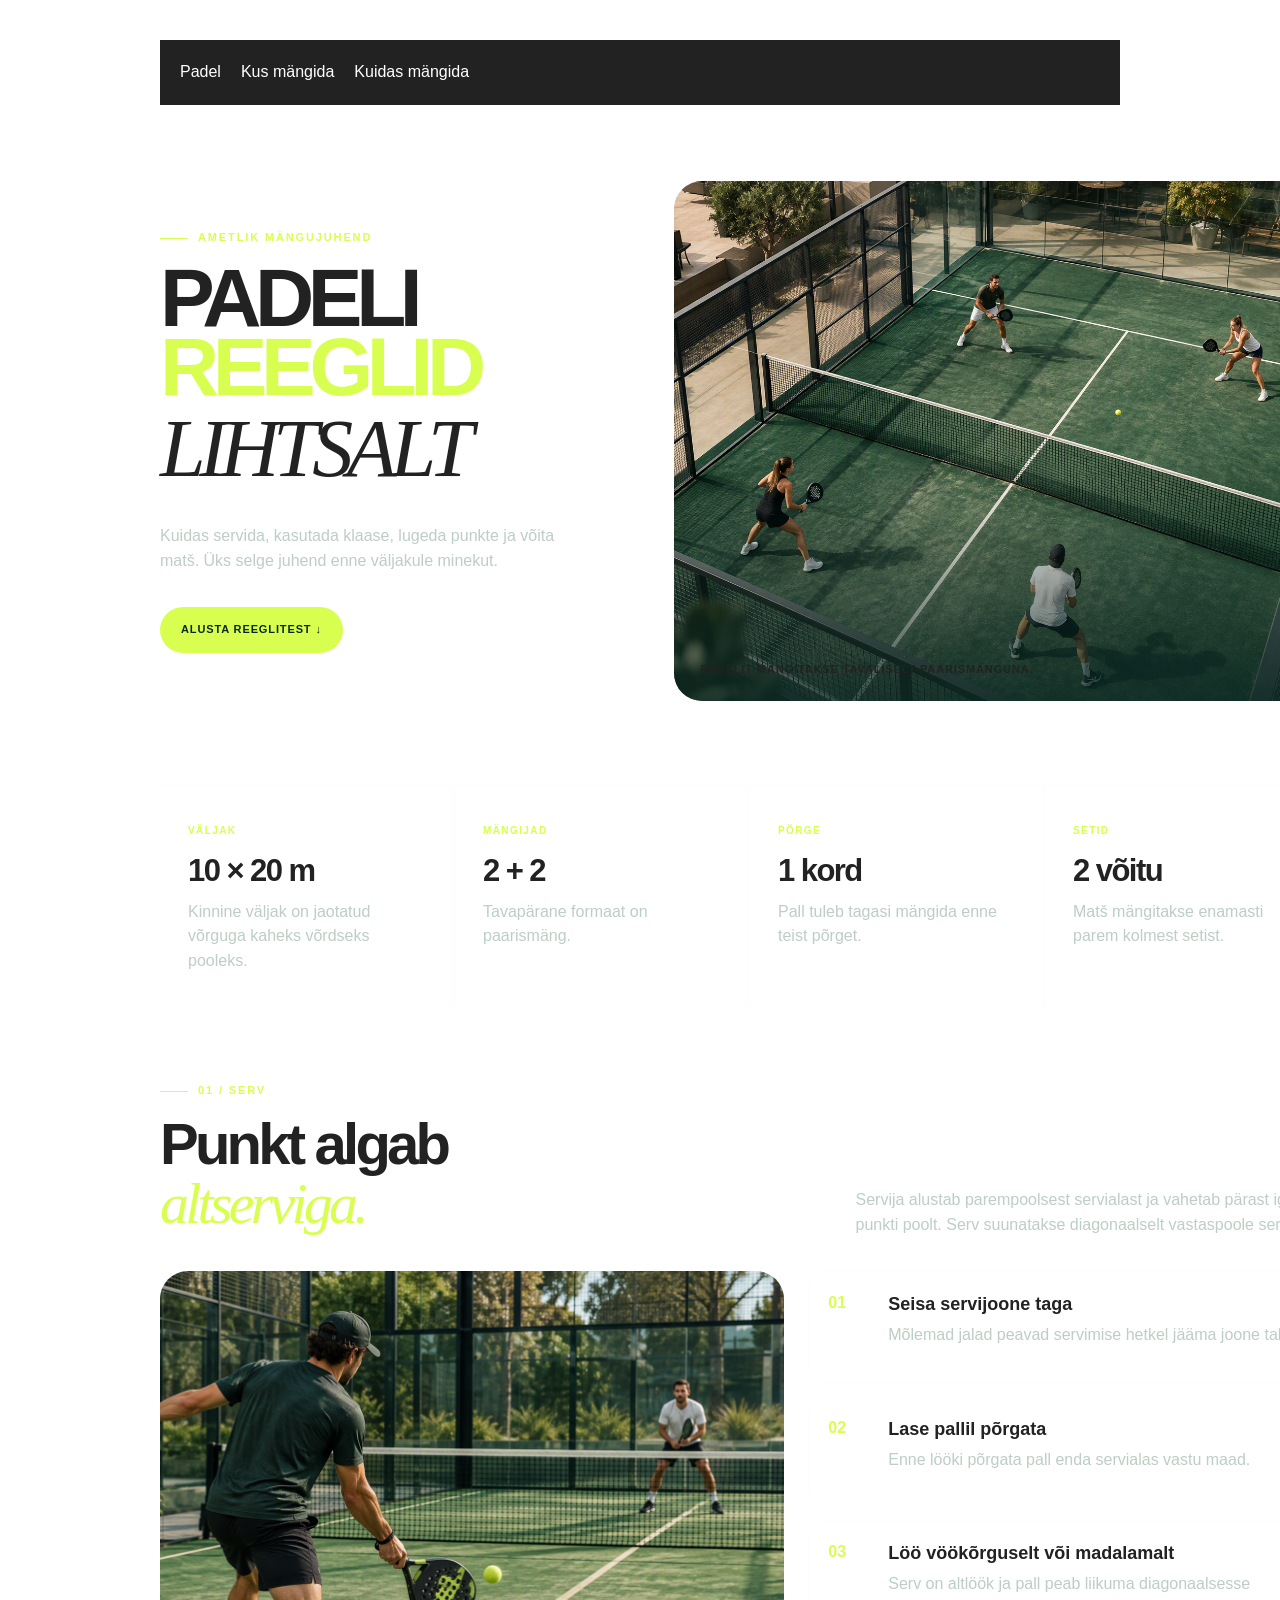
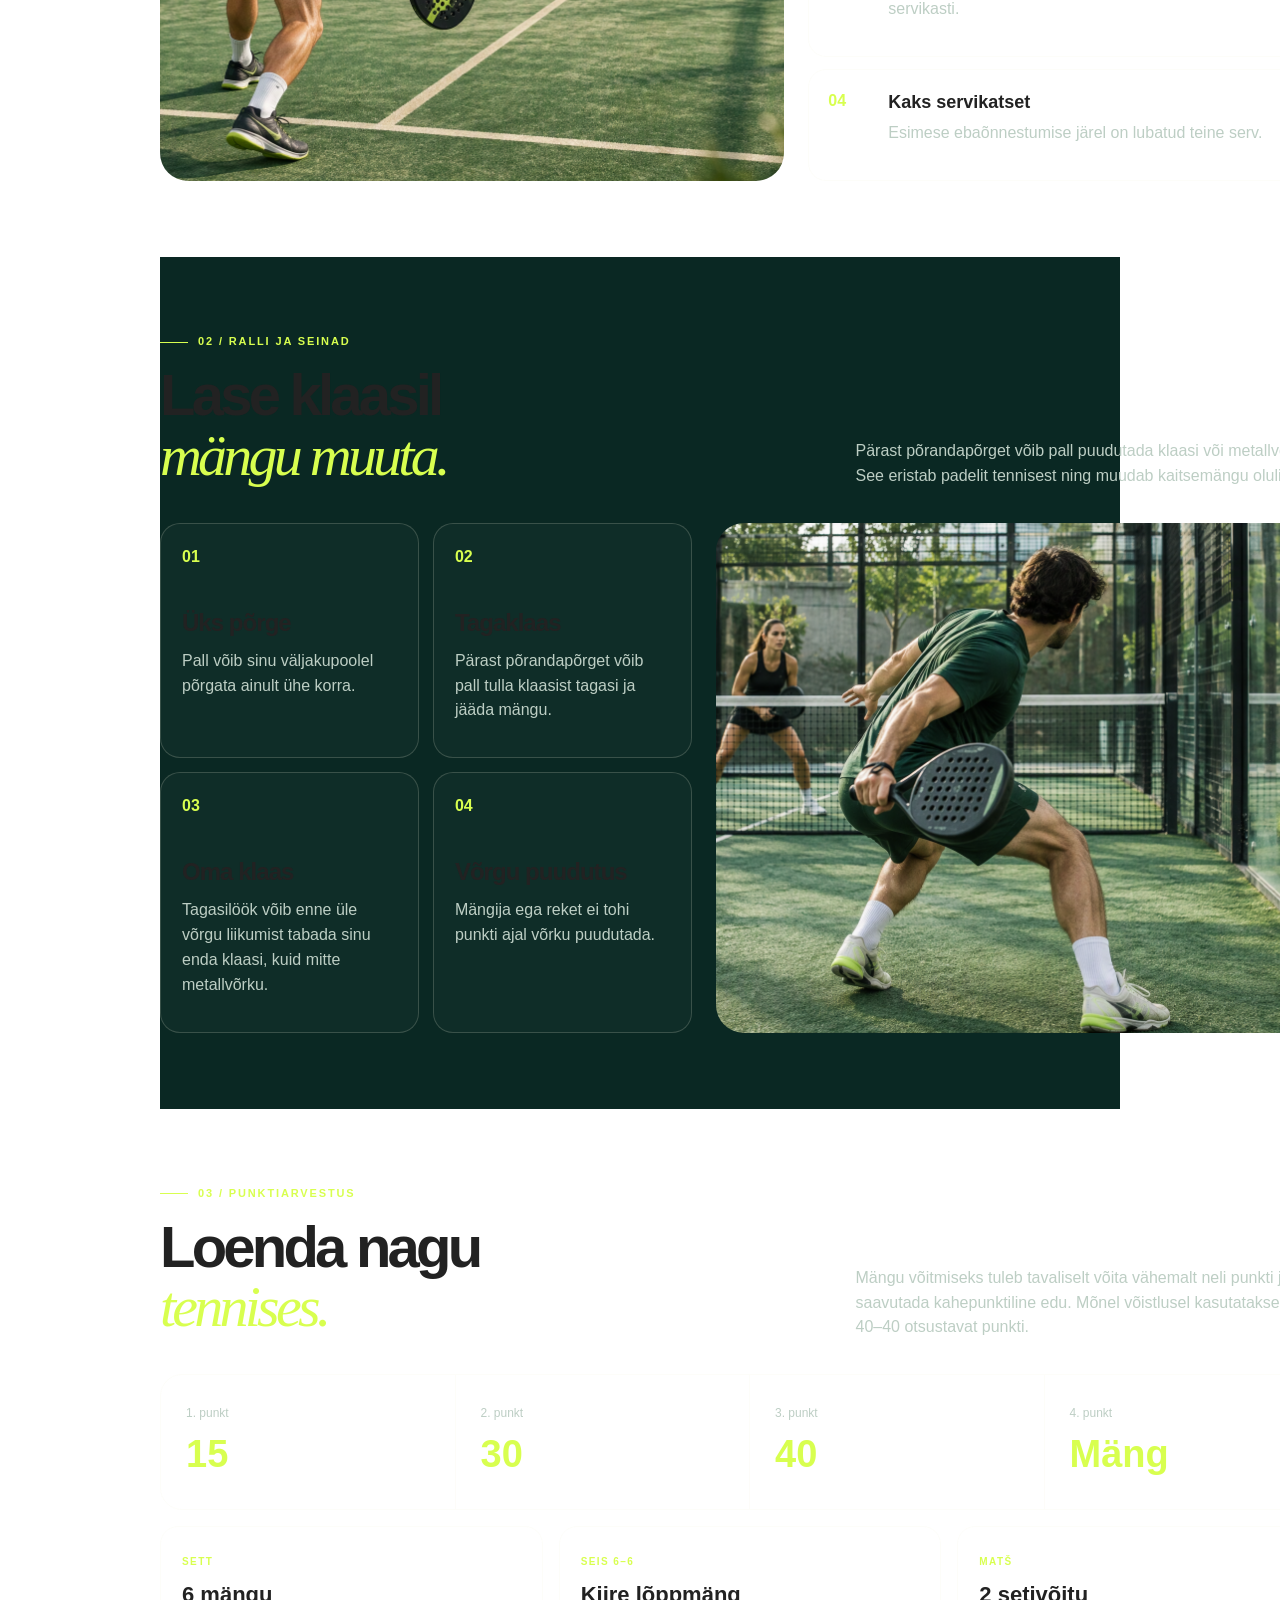
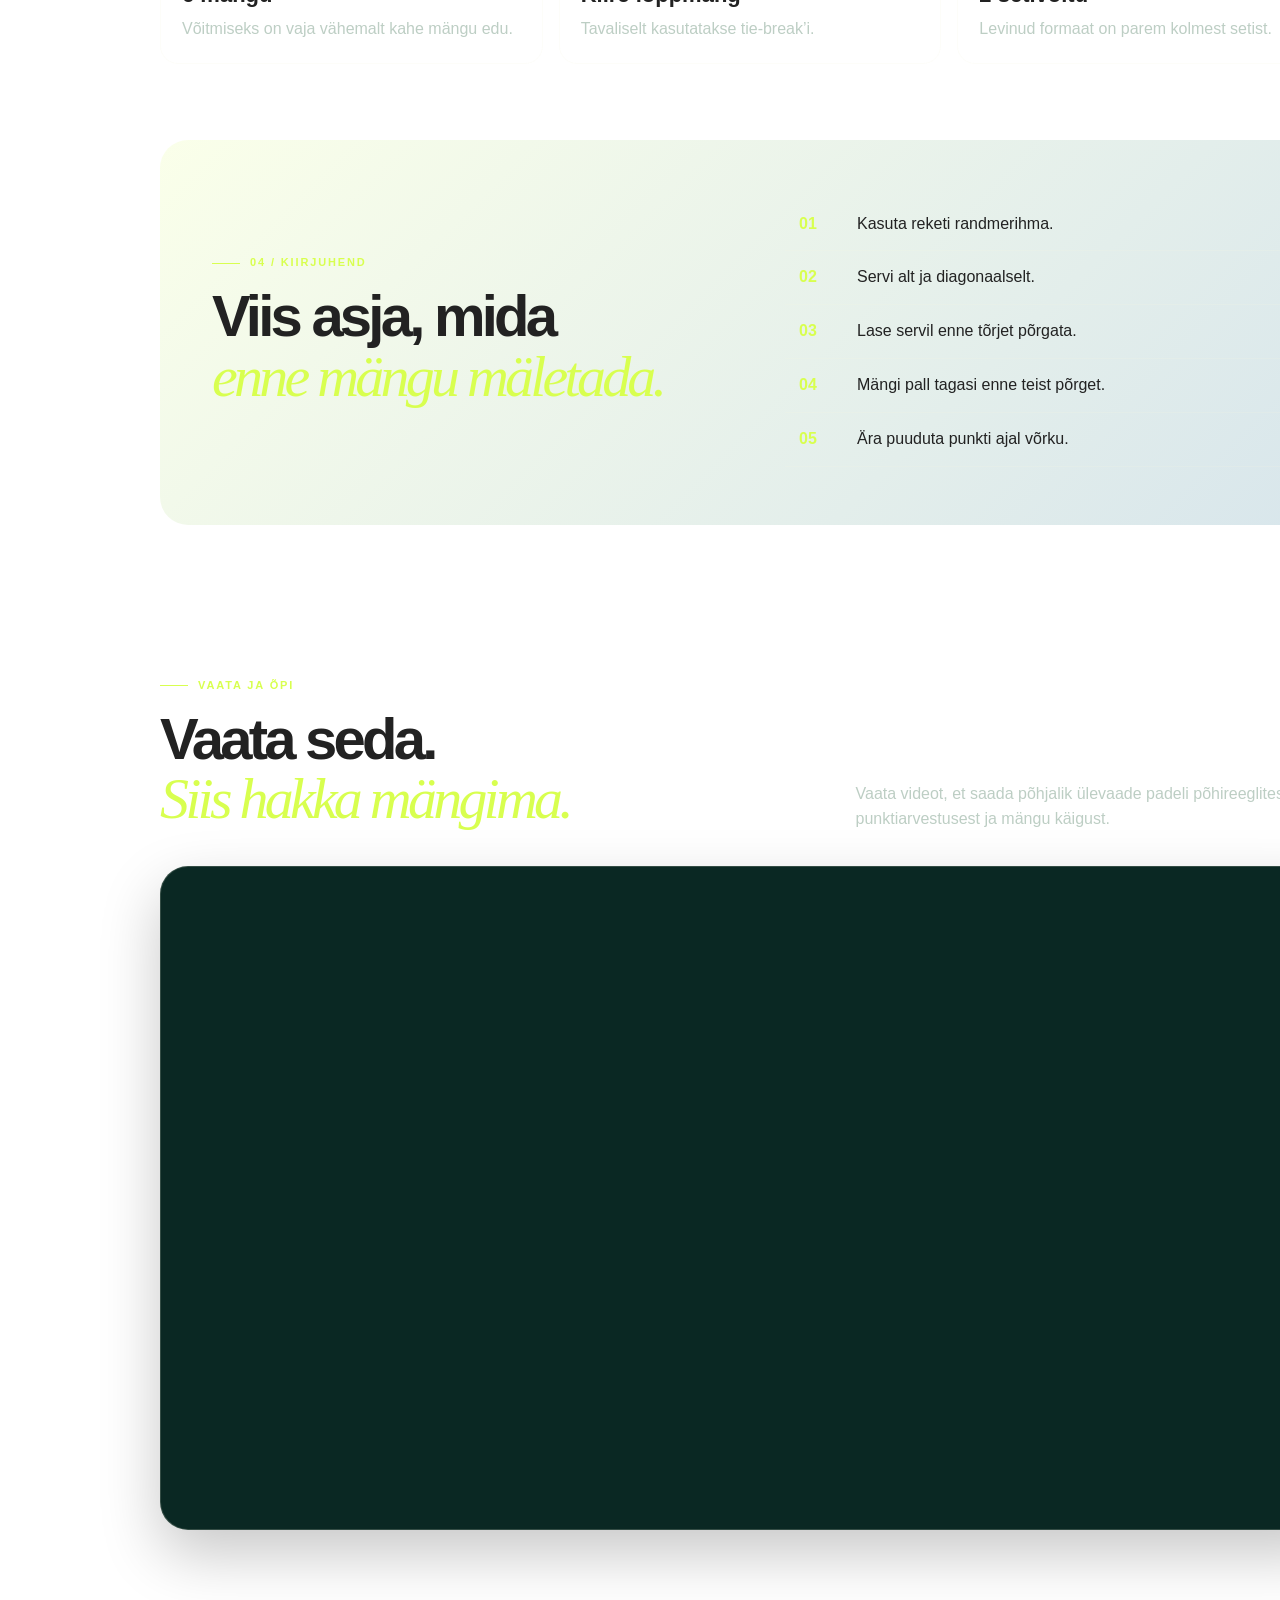
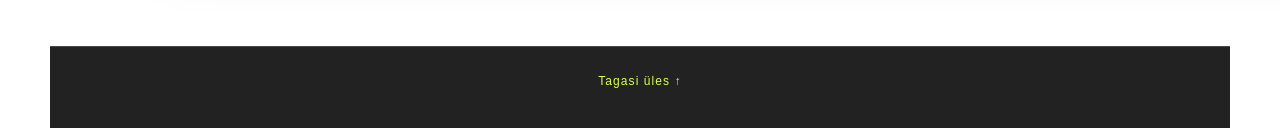
==== kuidas mängida/kuidas-mangida.html @ 41f067bd "kuidas_mangida" ====
<!doctype html>
<html lang="et">
<head>
  <meta charset="utf-8">
  <meta name="viewport" content="width=1180">
  <title>Ametlikud padelireeglid</title>
  <link rel="stylesheet" href="padeli-reeglid.css">
  <link rel="stylesheet" href="style.css">
</head>
<body>
<main id="top">
  <header>
        <nav>
            <a href="padel.html">Padel</a>
            <a href="kus_mangida.html">Kus mängida</a>
            <a href="kuidas_mangida.html">Kuidas mängida</a>
        </nav>
    </header>
  <section class="hero shell">
    <div class="hero-copy">
      <p class="eyebrow">Ametlik mängujuhend</p>
      <h1>PADELI<br>
        <strong>REEGLID</strong>
        <br>
        <i>LIHTSALT</i>
      </h1>
      <p class="lead">Kuidas servida, kasutada klaase, lugeda punkte ja võita matš. Üks selge juhend enne väljakule minekut.</p>
      <a class="button" href="#valjak">Alusta reeglitest ↓</a>
    </div>
    <figure class="hero-photo">
      <img src="padel-valjak.jpg.png" alt="Padeliväljak ülevalt koos nelja mängijaga">
      <figcaption>
        <b>Padelit mängitakse tavaliselt paarismänguna.</b>
      </figcaption>
    </figure>
  </section>

  <section class="facts shell" id="valjak">
    <div class="fact">
      <span>Väljak</span>
      <b>10 × 20 m</b>
      <p>Kinnine väljak on jaotatud võrguga kaheks võrdseks pooleks.</p>
    </div>
    <div class="fact">
      <span>Mängijad</span>
      <b>2 + 2</b>
      <p>Tavapärane formaat on paarismäng.</p>
    </div>
    <div class="fact">
      <span>Põrge</span>
      <b>1 kord</b>
      <p>Pall tuleb tagasi mängida enne teist põrget.</p>
    </div>
    <div class="fact">
      <span>Setid</span>
      <b>2 võitu</b>
      <p>Matš mängitakse enamasti parem kolmest setist.</p>
    </div>
  </section>

  <section class="section shell" id="serv">
    <div class="section-head">
      <div>
        <p class="eyebrow">01 / Serv</p>
        <h2>Punkt algab<br>
          <em>altserviga.</em>
        </h2>
      </div>
      <p>Servija alustab parempoolsest servialast ja vahetab pärast iga punkti poolt. Serv suunatakse diagonaalselt vastaspoole servikasti.</p>
    </div>
    <div class="split">
      <figure class="feature-photo">
        <img src="padel-serv.jpg.png" alt="Padelimängija sooritab väljakul altservi">
      </figure>
      <ol class="steps">
        <li>
          <span>01</span>
          <div>
            <b>Seisa servijoone taga</b>
            <p>Mõlemad jalad peavad servimise hetkel jääma joone taha.</p>
          </div>
        </li>
        <li>
          <span>02</span>
          <div>
            <b>Lase pallil põrgata</b>
            <p>Enne lööki põrgata pall enda servialas vastu maad.</p>
          </div>
        </li>
        <li>
          <span>03</span>
          <div>
            <b>Löö vöökõrguselt või madalamalt</b>
            <p>Serv on altlöök ja pall peab liikuma diagonaalsesse servikasti.</p>
          </div>
        </li>
        <li>
          <span>04</span>
          <div>
            <b>Kaks servikatset</b>
            <p>Esimese ebaõnnestumise järel on lubatud teine serv.</p>
          </div>
        </li>
      </ol>
    </div>
  </section>

  <section class="section alt" id="ralli">
    <div class="shell">
    <div class="section-head">
      <div>
        <p class="eyebrow">02 / Ralli ja seinad</p>
        <h2>Lase klaasil<br>
          <em>mängu muuta.</em>
        </h2>
      </div>
      <p>Pärast põrandapõrget võib pall puudutada klaasi või metallvõrku. See eristab padelit tennisest ning muudab kaitsemängu oluliseks.</p>
    </div>
    <div class="split reverse">
      <div class="rule-grid">
        <article>
          <span>01</span>
          <h3>Üks põrge</h3>
          <p>Pall võib sinu väljakupoolel põrgata ainult ühe korra.</p>
        </article>
        <article>
          <span>02</span>
          <h3>Tagaklaas</h3>
          <p>Pärast põrandapõrget võib pall tulla klaasist tagasi ja jääda mängu.</p>
        </article>
        <article>
          <span>03</span>
          <h3>Oma klaas</h3>
          <p>Tagasilöök võib enne üle võrgu liikumist tabada sinu enda klaasi, kuid mitte metallvõrku.</p>
        </article>
        <article>
          <span>04</span>
          <h3>Võrgu puudutus</h3>
          <p>Mängija ega reket ei tohi punkti ajal võrku puudutada.</p>
        </article>
      </div>
      <figure class="feature-photo">
        <img src="padel-klaas.jpg.png" alt="Pall põrkab padeliväljaku tagaklaasi lähedal">
      </figure>
    </div>
  </div>
</section>

  <section class="section shell" id="skoor">
    <div class="section-head">
      <div>
        <p class="eyebrow">03 / Punktiarvestus</p>
        <h2>Loenda nagu<br><em>tennises.</em></h2>
      </div>
      <p>Mängu võitmiseks tuleb tavaliselt võita vähemalt neli punkti ja saavutada kahepunktiline edu. Mõnel võistlusel kasutatakse seisul 40–40 otsustavat punkti.</p>
    </div>
    <div class="score">
      <div>
        <span>1. punkt</span>
        <b>15</b>
      </div>
      <div>
        <span>2. punkt</span>
        <b>30</b>
      </div>
      <div>
        <span>3. punkt</span>
        <b>40</b>
      </div>
      <div>
        <span>4. punkt</span>
        <b>Mäng</b>
      </div>
    </div>
    <div class="set-info">
      <div>
        <span>Sett</span>
        <b>6 mängu</b>
        <p>Võitmiseks on vaja vähemalt kahe mängu edu.</p>
      </div>
      <div>
        <span>Seis 6–6</span>
        <b>Kiire lõppmäng</b>
        <p>Tavaliselt kasutatakse tie-break’i.</p>
      </div>
      <div>
        <span>Matš</span>
        <b>2 setivõitu</b>
        <p>Levinud formaat on parem kolmest setist.</p>
      </div>
    </div>
  </section>

  <section class="checklist shell" id="kiirjuhend">
    <div>
      <p class="eyebrow">04 / Kiirjuhend</p>
      <h2>Viis asja, mida<br><em>enne mängu mäletada.</em></h2>
    </div>
    <ol>
      <li><span>01</span>Kasuta reketi randmerihma.</li>
      <li><span>02</span>Servi alt ja diagonaalselt.</li>
      <li><span>03</span>Lase servil enne tõrjet põrgata.</li>
      <li><span>04</span>Mängi pall tagasi enne teist põrget.</li>
      <li><span>05</span>Ära puuduta punkti ajal võrku.</li>
    </ol>
  </section>

<section class="video-section shell" id="start">
  <div class="section-head">
    <div>
      <p class="eyebrow">Vaata ja õpi</p>
      <h2>
        Vaata seda.<br>
        <em>Siis hakka mängima.</em>
      </h2>
    </div>
    <p>
      Vaata videot, et saada põhjalik ülevaade padeli põhireeglitest,
      punktiarvestusest ja mängu käigust.
    </p>
  </div>

  <div class="video-wrapper">
    <iframe
      src="https://www.youtube.com/embed/5B3A8H31m2o"
      title="Padeli reeglite õppevideo"
      loading="lazy"
      allow="accelerometer; autoplay; clipboard-write; encrypted-media; gyroscope; picture-in-picture; web-share"
      referrerpolicy="strict-origin-when-cross-origin"
      allowfullscreen>
    </iframe>
  </div>
</section>

</main>
<footer class="site-footer shell">
  <a href="#top">Tagasi üles ↑</a>
</footer>
</body>
</html>
---- kuidas mängida/padeli-reeglid.css ----
:root {
  --green: #123a32;
  --dark: #0a2823;
  --cream: #f5f0df;
  --lime: #d8ff4f;
  --muted: #bdcec4;
  --line: 1px solid rgba(245, 240, 223, .18);
}

* { 
    box-sizing: border-box;
}
html {
    scroll-behavior: smooth; 
}
body {
  min-width: 1180px;
  margin: 0;
  color: var(--cream);
  background: var(--green);
  font: 16px/1.55 Arial, Helvetica, sans-serif;
}


a { 
    color: inherit; 
}
.shell { 
    width: 1180px; 
    margin-inline: auto; 
}

.hero,
.section-head,
.split,
.facts,
.rule-grid,
.score,
.set-info,
.checklist,
.steps li,
.checklist li { display: grid; }

.hero {
  grid-template-columns: .82fr 1.18fr;
  gap: 52px;
  align-items: center;
  padding: 76px 0 84px;
}
.eyebrow {
  margin: 0 0 18px;
  color: var(--lime);
  font-size: 11px;
  font-weight: 900;
  letter-spacing: .17em;
  text-transform: uppercase;
}
.eyebrow::before {
  content: "";
  display: inline-block;
  width: 28px;
  height: 1px;
  margin-right: 10px;
  vertical-align: middle;
  background: currentColor;
}
.hero h1 {
  margin: 0 0 28px;
  font-size: 82px;
  line-height: .84;
  letter-spacing: -.078em;
}
.hero h1 strong,
.section-head h2 em,
.checklist h2 em { 
    color: var(--lime); 
}
h1 i, h2 em {
  font: italic 400 1em Georgia, serif;
}
.lead {
  max-width: 430px;
  color: var(--muted);
}
.button {
  display: inline-block;
  margin-top: 18px;
  padding: 14px 21px;
  border-radius: 999px;
  color: var(--dark);
  background: var(--lime);
  text-decoration: none;
  font-weight: 900;
  font-size: 11px;
  letter-spacing: .08em;
  text-transform: uppercase;
}

.hero-photo,
.feature-photo {
  position: relative;
  height: 510px;
  margin: 0;
  overflow: hidden;
  border-radius: 28px;
}
.hero-photo { 
    height: 520px; 
}
.hero-photo img,
.feature-photo img {
  width: 100%;
  height: 100%;
  object-fit: cover;
}
.hero-photo::after {
  content: "";
  position: absolute;
  inset: 0;
  background: linear-gradient(180deg, transparent 58%, rgba(10, 40, 35, .82));
}
.hero-photo figcaption {
  position: absolute;
  z-index: 2;
  right: 26px;
  bottom: 23px;
  left: 26px;
  display: flex;
  justify-content: space-between;
  font-size: 11px;
  letter-spacing: .08em;
  text-transform: uppercase;
}
.hero-photo figcaption span { 
    color: var(--lime); 
}

.facts { 
    grid-template-columns: repeat(4, 1fr); 
    border-block: var(--line); 
}
.fact { 
    padding: 31px 28px; 
    border-right: var(--line); 
}
.fact:last-child,
.score div:last-child { 
    border: 0; 
}
.fact span,
.set-info span {
  color: var(--lime);
  font-size: 10px;
  font-weight: 900;
  letter-spacing: .14em;
  text-transform: uppercase;
}
.fact b {
  display: block;
  margin: 5px 0;
  font-size: 31px;
  letter-spacing: -.05em;
}
.fact p,
.set-info p {
  margin: 0;
  color: var(--muted);
}

.section { 
    padding: 76px 0; 
}
.section.alt { 
    background: var(--dark); 
}
.section-head {
  grid-template-columns: 1.15fr .85fr;
  gap: 40px;
  align-items: end;
  margin-bottom: 34px;
}
.section-head h2,
.checklist h2 {
  margin: 0;
  font-size: 58px;
  line-height: .92;
  letter-spacing: -.065em;
}
.section-head > p { 
    margin: 0; 
    color: var(--muted); 
}
.split { 
    grid-template-columns: 1.08fr .92fr; 
    gap: 24px; 
}
.split.reverse { 
    grid-template-columns: .92fr 1.08fr; 
}

.steps {
  display: grid;
  gap: 12px;
  margin: 0;
  padding: 0;
  list-style: none;
}
.steps li {
  grid-template-columns: 48px 1fr;
  gap: 12px;
  padding: 19px;
  border: var(--line);
  border-radius: 18px;
}
.steps span,
.rule-grid article > span,
.checklist li span {
  color: var(--lime);
  font-size: 16px;
  font-weight: 900;
}
.steps b { 
    font-size: 18px; 
}
.steps p,
.rule-grid p {
  margin: 4px 0 0;
  color: var(--muted);
}
.rule-grid { 
    grid-template-columns: 1fr 1fr; 
    gap: 14px; 
}
.rule-grid article {
  padding: 21px;
  border: var(--line);
  border-radius: 20px;
  background: rgba(255, 255, 255, .025);
}
.rule-grid h3 {
  margin: 34px 0 8px;
  font-size: 24px;
  letter-spacing: -.04em;
}
.rule-grid p { 
    margin-top: 0; 
}

.score {
  grid-template-columns: repeat(4, 1fr);
  overflow: hidden;
  border: var(--line);
  border-radius: 22px;
}
.score div { 
    padding: 25px; 
    border-right: var(--line); 
}
.score span { 
    color: var(--muted); 
    font-size: 12px; 
}
.score b {
  display: block;
  color: var(--lime);
  font-size: 38px;
}
.set-info {
  grid-template-columns: repeat(3, 1fr);
  gap: 16px;
  margin-top: 16px;
}
.set-info div {
  padding: 21px;
  border: var(--line);
  border-radius: 18px;
}
.set-info b {
  display: block;
  margin: 5px 0;
  font-size: 22px;
}

.checklist {
  grid-template-columns: 1fr 1fr;
  gap: 70px;
  align-items: center;
  margin-bottom: 76px;
  padding: 58px 52px;
  border-radius: 28px;
  background: linear-gradient(135deg, rgba(216, 255, 79, .12), rgba(76, 140, 167, .22));
}
.checklist ol { 
    margin: 0; padding: 0; 
    list-style: none; 
}
.checklist li {
  grid-template-columns: 46px 1fr;
  gap: 12px;
  padding: 14px;
  border-bottom: var(--line);
}
.video-section {
  padding: 76px 0;
}

.video-wrapper {
  position: relative;
  width: 100%;
  aspect-ratio: 16 / 9;
  overflow: hidden;
  border: var(--line);
  border-radius: 28px;
  background: var(--dark);
  box-shadow: 0 24px 60px rgba(0, 0, 0, .22);
}

.video-wrapper iframe {
  display: block;
  width: 100%;
  height: 100%;
  border: 0;
}
.site-footer {
  display: flex;
  justify-content: center;
  padding: 25px 0 38px;
  border-top: var(--line);
  font-size: 12px;
  letter-spacing: .09em;
}
.site-footer a { 
    color: var(--lime); 
    text-decoration: none; 
}
---- kuidas mängida/style.css ----
* {
    box-sizing: border-box;
}

body {
    margin: 0;
    font-family: Arial, sans-serif;
    color: #222;
    background: #fff;
}

header {
    background: #222;
    padding: 20px;
}

nav {
    display: flex;
    gap: 20px;
}

nav a {
    color: #fff;
    text-decoration: none;
}

nav a:hover {
    text-decoration: underline;
}

main {
    max-width: 1000px;
    margin: 0 auto;
    padding: 40px 20px;
}

footer {
    padding: 20px;
    text-align: center;
    background: #222;
    color: #fff;
}
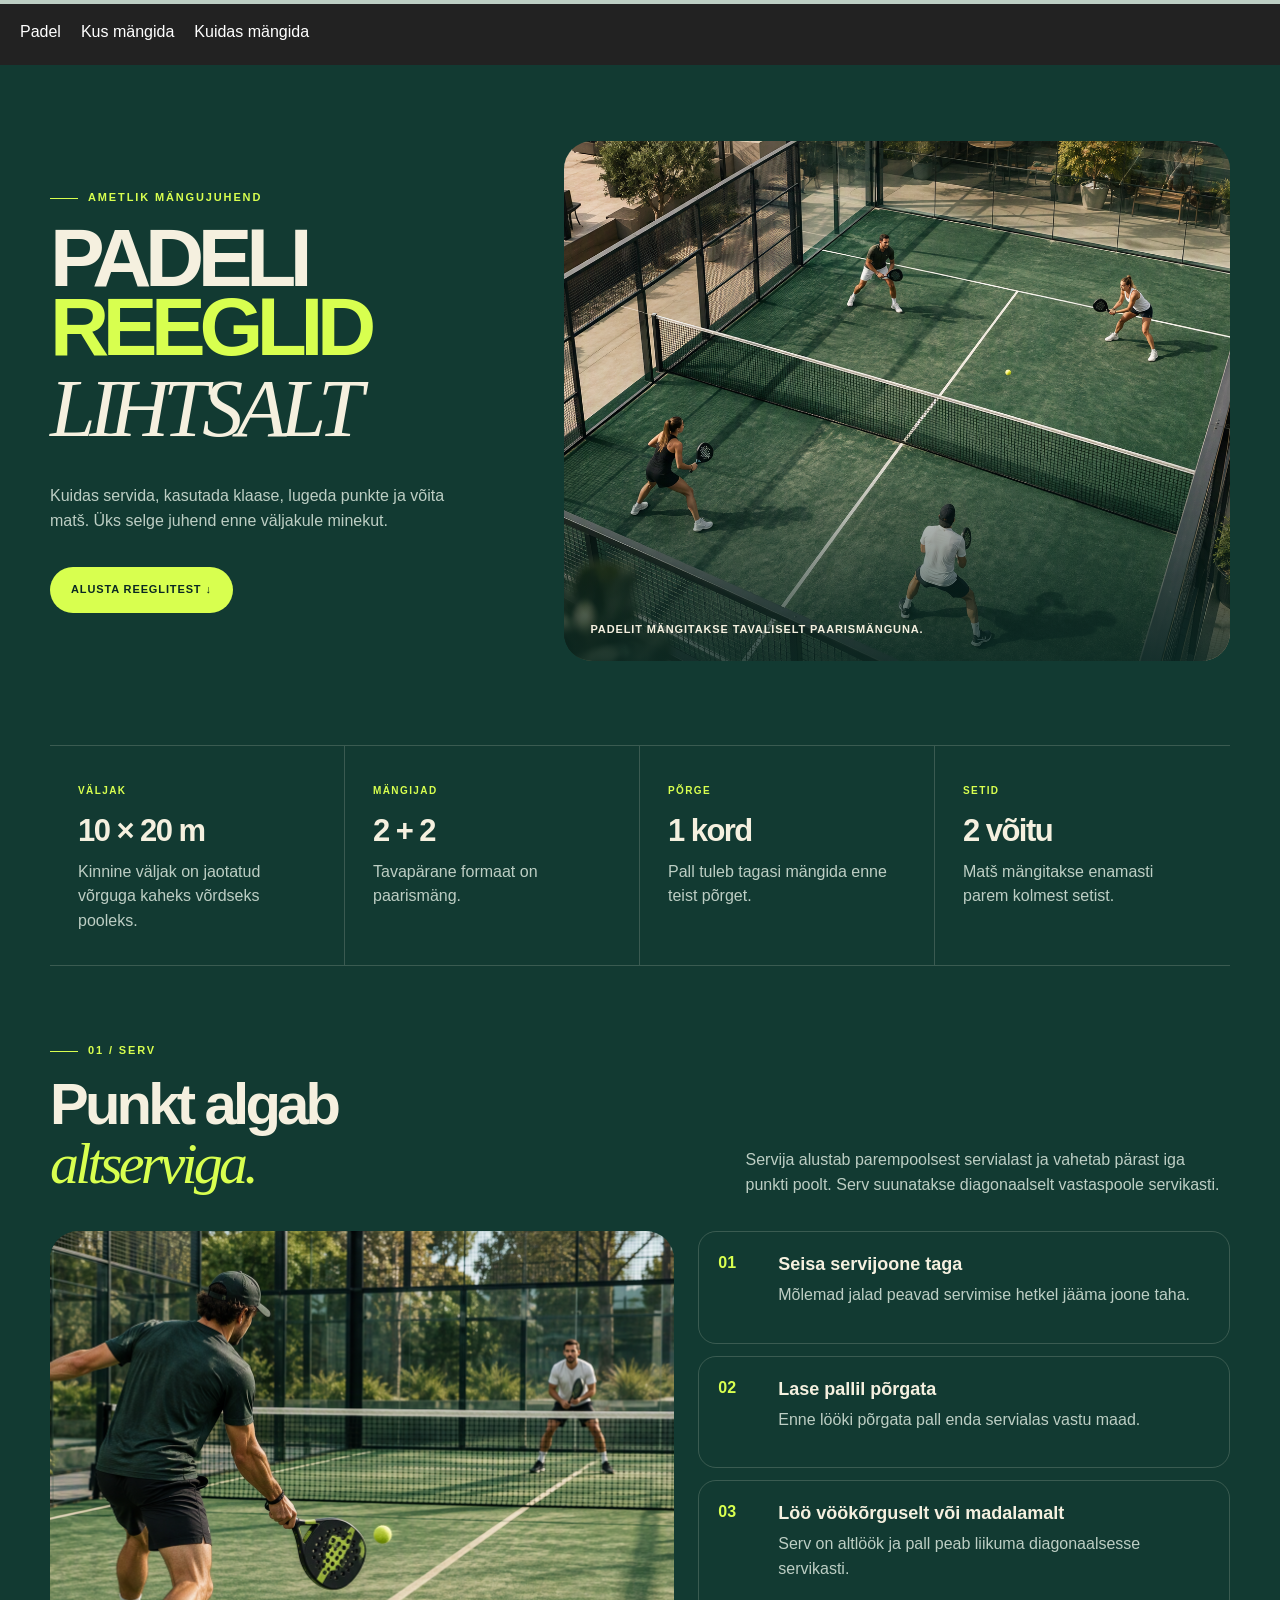
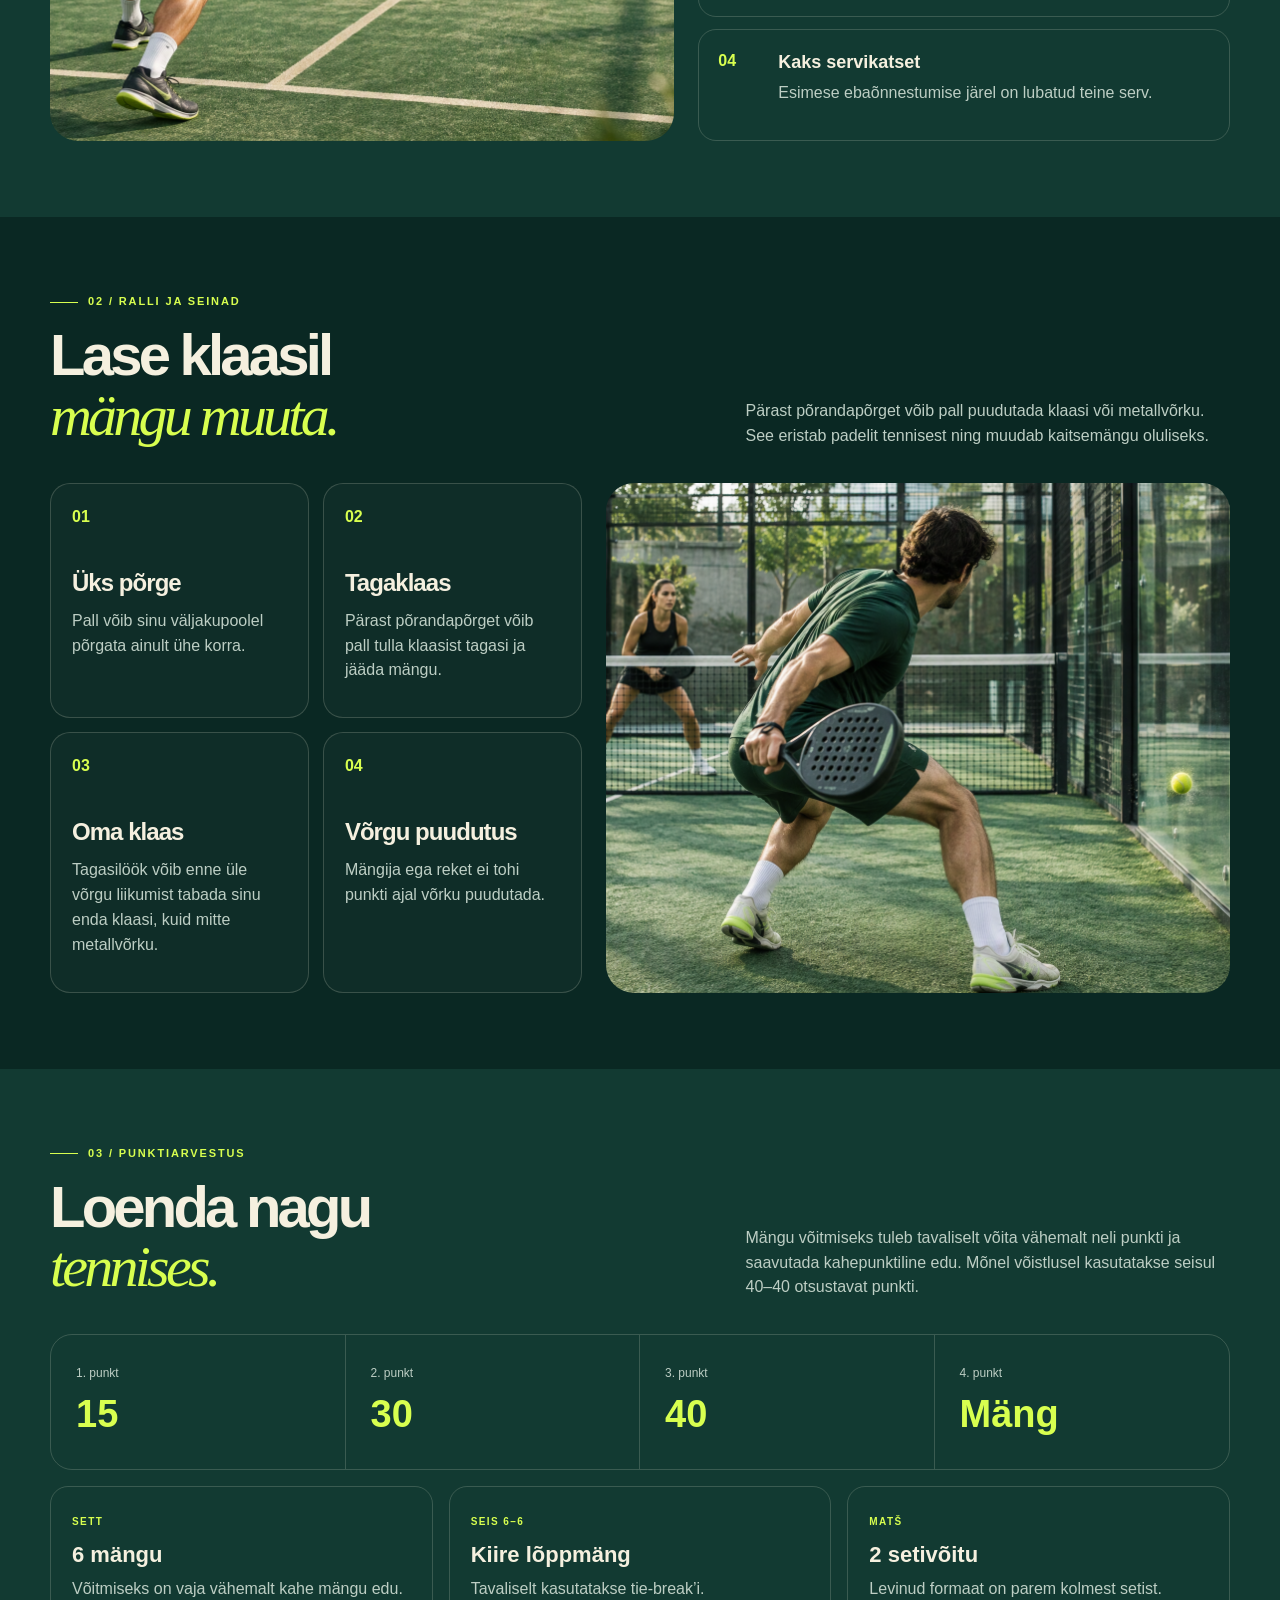
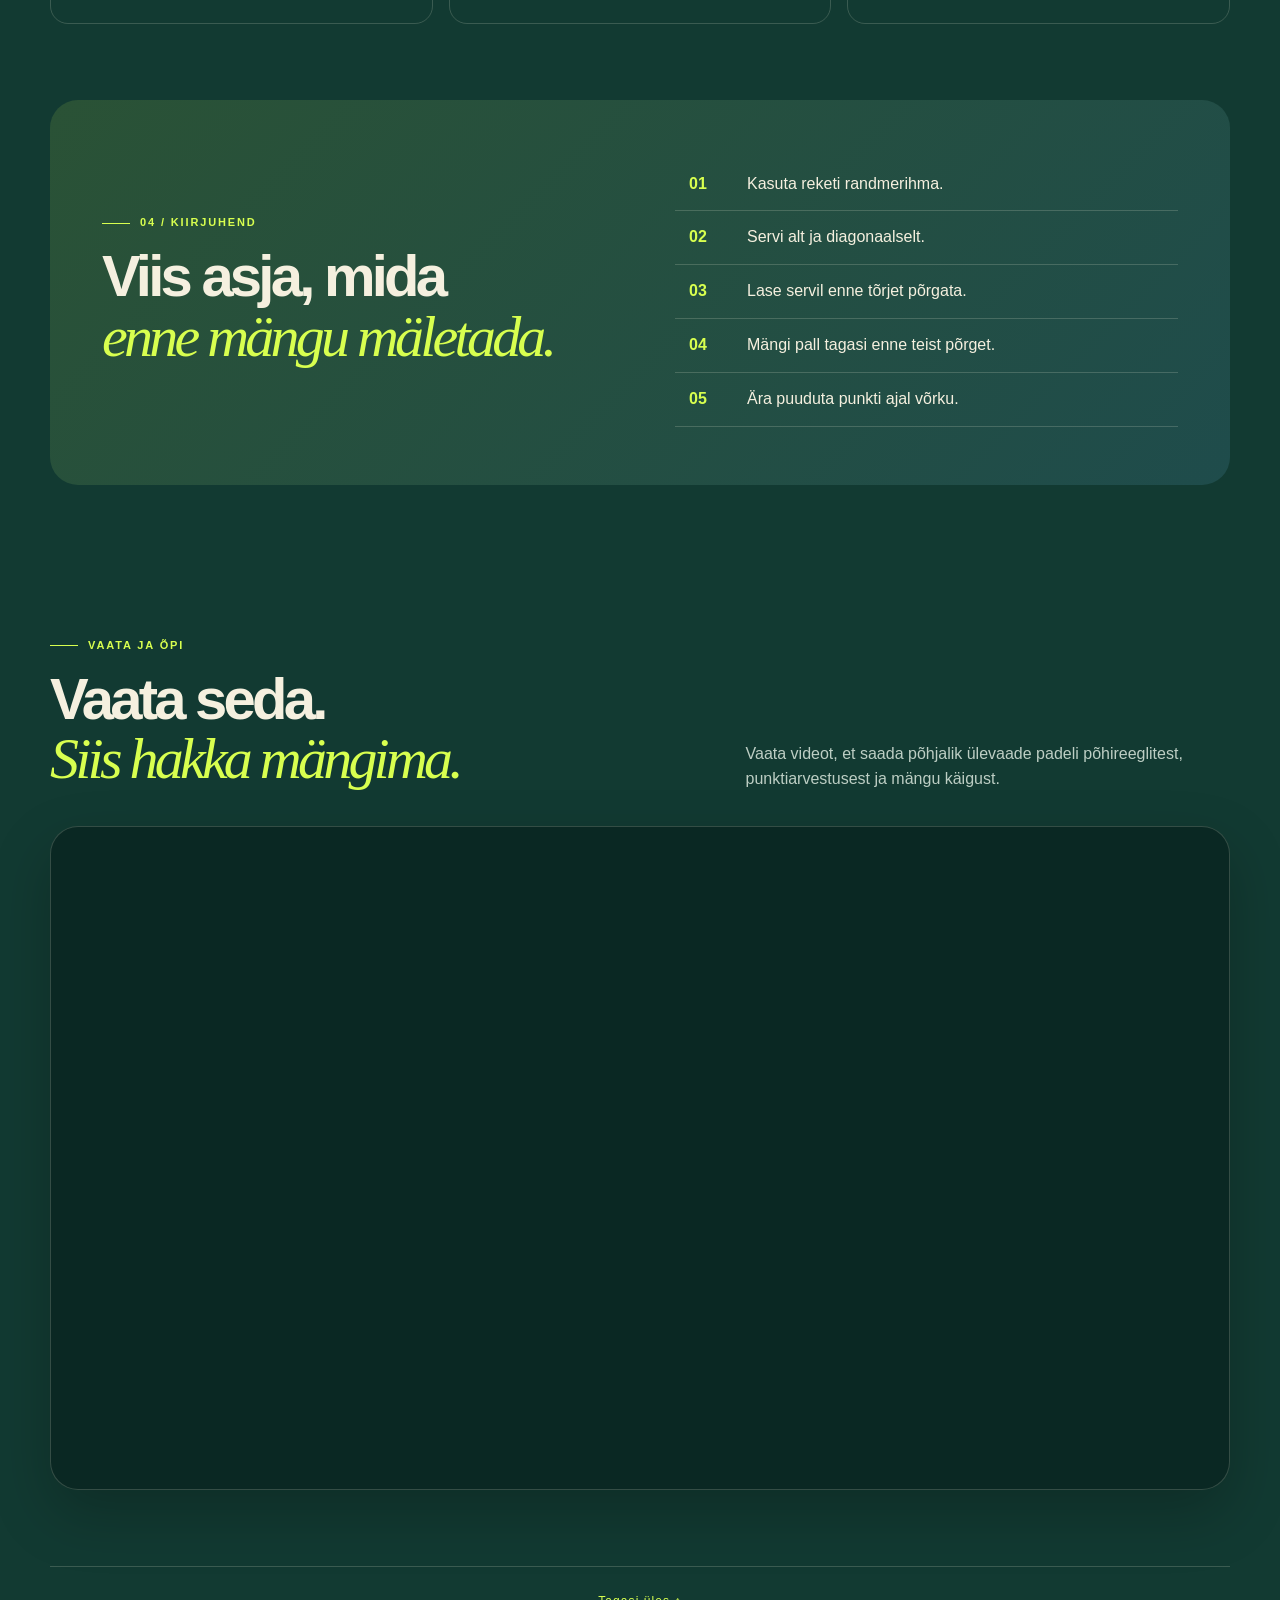
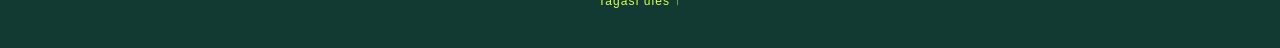
==== commit 03f7f257: "viimane versioon" ====
--- a/kuidas mängida/kuidas-mangida.html
+++ b/kuidas mängida/kuidas-mangida.html
@@ -4,10 +4,19 @@
   <meta charset="utf-8">
   <meta name="viewport" content="width=1180">
   <title>Ametlikud padelireeglid</title>
+  <link rel="stylesheet" href="style.css">
   <link rel="stylesheet" href="padeli-reeglid.css">
-  <link rel="stylesheet" href="style.css">
+  <script src="script.js" defer></script>
+  
 </head>
+
+
 <body>
+
+<div class ="progress-bar" aria-hidden="true">
+  <span id ="progress"></span>
+</div>
+
 <main id="top">
   <header>
         <nav>
--- a/kuidas mängida/style.css
+++ b/kuidas mängida/style.css
@@ -12,6 +12,7 @@
 header {
     background: #222;
     padding: 20px;
+    justify-content: center;
 }
 
 nav {
@@ -29,9 +30,7 @@
 }
 
 main {
-    max-width: 1000px;
     margin: 0 auto;
-    padding: 40px 20px;
 }
 
 footer {
--- a/kuidas mängida/padeli-reeglid.css
+++ b/kuidas mängida/padeli-reeglid.css
@@ -328,9 +328,42 @@
   border-top: var(--line);
   font-size: 12px;
   letter-spacing: .09em;
+  background: var(--green);
 }
 .site-footer a { 
     color: var(--lime); 
     text-decoration: none; 
 }
 
+.progress-bar {
+  position: fixed;
+  z-index: 100;
+  top: 0;
+  left: 0;
+  width: 100%;
+  height: 4px;
+  background-color: var(--muted);
+}
+.progress-bar span {
+  display: block;
+  height: 100%;
+  background-color: var(--green);
+  width: 0%;
+}
+
+.reveal {
+  opacity: 0;
+  transform: translateY(36px);
+  filter: blur(4px);
+
+  transition:
+    opacity .7s ease,
+    transform .7s ease,
+    filter .7s ease;
+}
+
+.reveal.is-visible {
+  opacity: 1;
+  transform: translateY(0);
+  filter: blur(0);
+}
